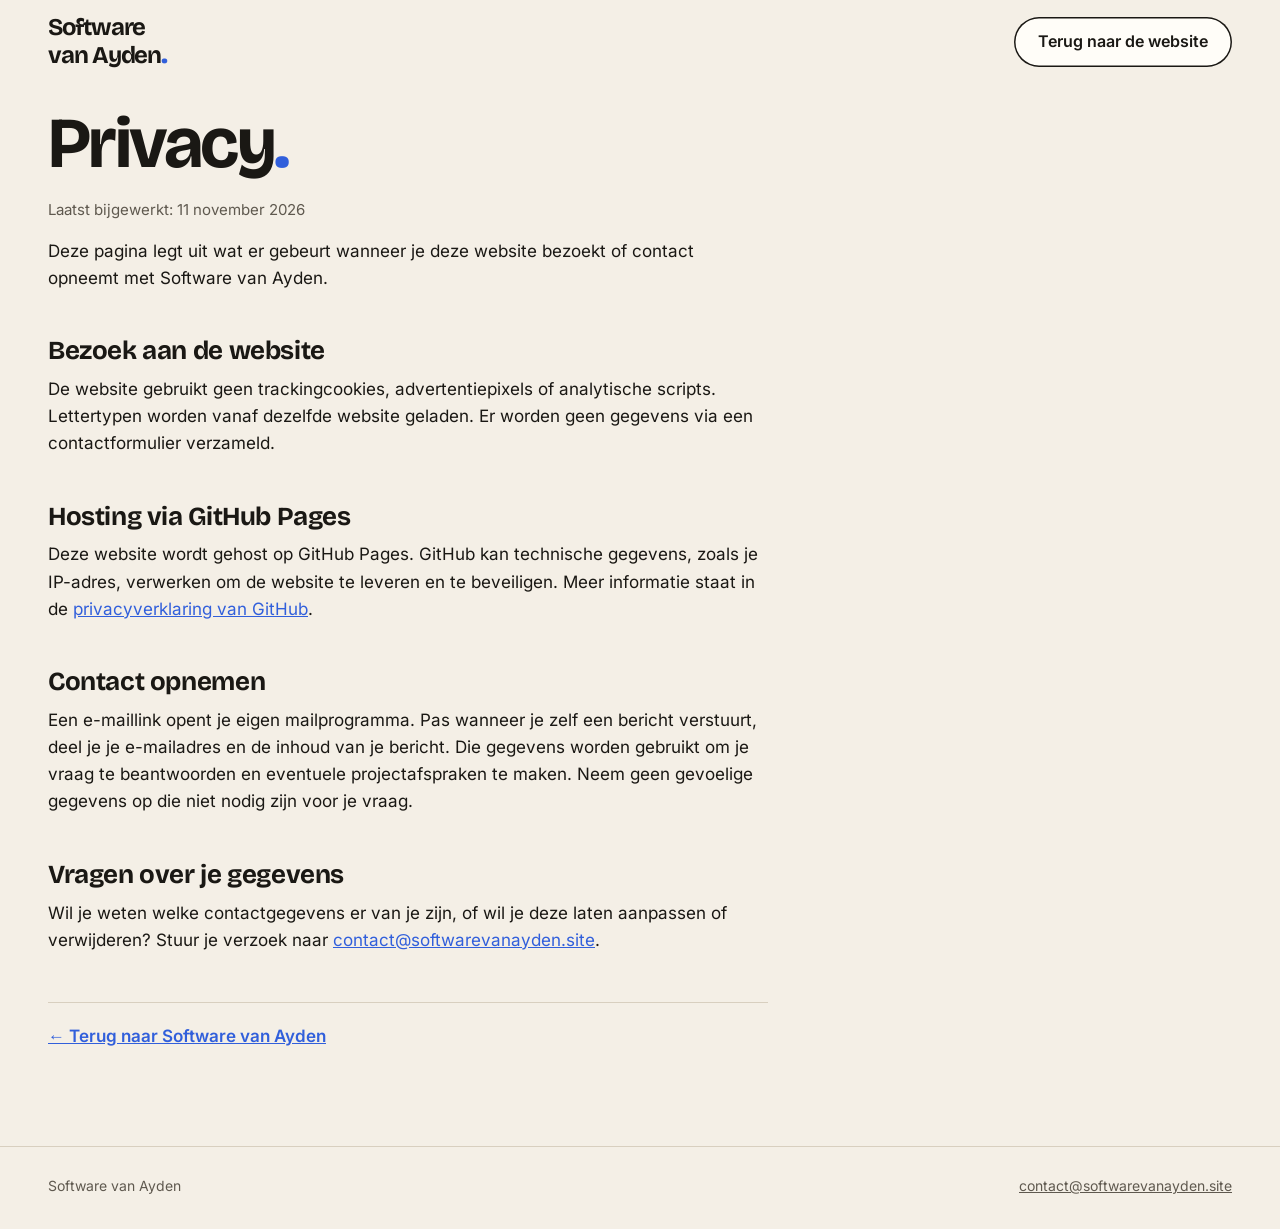
==== privacy.html @ 28a1c155 "Build Software van Ayden website" ====
<!doctype html>
<html lang="nl"><head><meta charset="utf-8"><meta name="viewport" content="width=device-width,initial-scale=1"><title>Privacy — Software van Ayden</title><meta name="description" content="Hoe deze website omgaat met privacy en contactgegevens."><link rel="icon" href="assets/favicon.svg" type="image/svg+xml"><link rel="stylesheet" href="styles.css"></head><body><a class="skip" href="#main">Naar de inhoud</a><header class="top"><div class="wrap"><a class="brand" href="./"><span>Software<br>van Ayden<span class="dot">.</span></span></a><a class="btn light back-home" href="./">Terug naar de website</a></div></header><main class="legal" id="main"><div class="wrap"><article class="doc"><h1>Privacy<span class="dot">.</span></h1><p class="meta">Laatst bijgewerkt: 11 november 2026</p><p>Deze pagina legt uit wat er gebeurt wanneer je deze website bezoekt of contact opneemt met Software van Ayden.</p><h2>Bezoek aan de website</h2><p>De website gebruikt geen trackingcookies, advertentiepixels of analytische scripts. Lettertypen worden vanaf dezelfde website geladen. Er worden geen gegevens via een contactformulier verzameld.</p><h2>Hosting via GitHub Pages</h2><p>Deze website wordt gehost op GitHub Pages. GitHub kan technische gegevens, zoals je IP-adres, verwerken om de website te leveren en te beveiligen. Meer informatie staat in de <a href="https://docs.github.com/en/site-policy/privacy-policies/github-general-privacy-statement">privacyverklaring van GitHub</a>.</p><h2>Contact opnemen</h2><p>Een e-maillink opent je eigen mailprogramma. Pas wanneer je zelf een bericht verstuurt, deel je je e-mailadres en de inhoud van je bericht. Die gegevens worden gebruikt om je vraag te beantwoorden en eventuele projectafspraken te maken. Neem geen gevoelige gegevens op die niet nodig zijn voor je vraag.</p><h2>Vragen over je gegevens</h2><p>Wil je weten welke contactgegevens er van je zijn, of wil je deze laten aanpassen of verwijderen? Stuur je verzoek naar <a href="mailto:contact@softwarevanayden.site">contact@softwarevanayden.site</a>.</p><p class="back"><a href="./">← Terug naar Software van Ayden</a></p></article></div></main><footer><div class="wrap"><span>Software van Ayden</span><a href="mailto:contact@softwarevanayden.site">contact@softwarevanayden.site</a></div></footer></body></html>
---- styles.css ----
/* Software van Ayden — op verzoek gebaseerd op de vormgeving van larce.nl.
   Crème papier, Bricolage/Inter, blauwe accenten en donkere dienstensectie. */
/* Fonts zelf gehost (SIL Open Font License), geen verzoeken naar Google;
   gewichtsas ingeperkt tot wat de site gebruikt (Bricolage 500-700, Inter 400-700) */
@font-face{font-family:"Bricolage Grotesque";font-style:normal;font-weight:500 700;font-display:swap;src:url(assets/fonts/bricolage-grotesque-latin.woff2) format("woff2")}
@font-face{font-family:"Inter";font-style:normal;font-weight:400 700;font-display:swap;src:url(assets/fonts/inter-latin.woff2) format("woff2")}
:root{
  --paper:#f4efe6;--paper-2:#ebe4d6;--card:#fffdf8;--ink:#1a1814;--ink-2:#2b2822;--muted:#5f594f;--line:#d8cfbf;
  --on-ink:#f4efe6;--on-ink-muted:#d4ccbd;--on-ink-line:#4a453c;
  /* merkkleur = kleur van de stip in het Larce-logo (#315FDB); de lichte tinten zijn alleen vlakken */
  --accent:#315fdb;--accent-ink:#315fdb;--accent-light:#9db8ff;--accent-soft:#dde5fa;--accent-line:#b8c6ef;
  --display:"Bricolage Grotesque","Segoe UI",Arial,sans-serif;--body:Inter,"Segoe UI",Arial,sans-serif;
  --max:1240px;--gutter:28px;--radius:18px;--radius-lg:28px
}
*{box-sizing:border-box}
html{scroll-behavior:smooth;scroll-padding-top:24px}
@media (prefers-reduced-motion:reduce){html{scroll-behavior:auto}}
body{margin:0;background:var(--paper);color:var(--ink);font:400 17px/1.6 var(--body);-webkit-font-smoothing:antialiased}
img{max-width:100%;height:auto;display:block}
/* koppen evenwichtig afbreken: geen los woord op de laatste regel */
h1,h2,h3{text-wrap:balance}
a{color:var(--accent-ink)}
:focus-visible{outline:3px solid var(--accent);outline-offset:3px;border-radius:4px}
/* hover-overgangen: 0,25 s fade */
a,.btn,.worklink,.worklink .go,.mnav summary,.mnav a{transition:color .25s ease,background-color .25s ease,border-color .25s ease,box-shadow .25s ease,text-decoration-color .25s ease,transform .1s ease}
.sr-only{position:absolute;width:1px;height:1px;margin:-1px;overflow:hidden;clip:rect(0 0 0 0);white-space:nowrap;border:0}
.skip{position:absolute;left:16px;top:-60px;background:var(--ink);color:var(--paper);padding:10px 16px;border-radius:8px;z-index:10}
.skip:focus{top:16px}
.wrap{max-width:var(--max);margin:0 auto;padding:0 var(--gutter)}
.logo{display:block;width:112px;height:auto}

/* knoppen */
.btn{display:inline-flex;align-items:center;justify-content:center;gap:10px;min-height:50px;padding:0 24px;border-radius:999px;background:var(--ink);color:var(--paper);font:600 16px/1.2 var(--body);text-decoration:none;border:0;cursor:pointer}
.btn svg{width:18px;height:18px;flex:none}
.btn.light{background:var(--card);color:var(--ink);box-shadow:inset 0 0 0 1.5px var(--ink)}
.btn.onink{background:var(--paper);color:var(--ink)}

/* header */
header.top .wrap{display:flex;align-items:center;gap:28px;min-height:84px}
.top .mainnav{display:flex;gap:26px;margin-left:auto;font-weight:500;font-size:15px}
.top .mainnav a{color:var(--ink);text-decoration:none}
.top .actions{display:flex;gap:10px}

/* hero */
.hero{padding:40px 0 64px}
.hero h1{font-family:var(--display);font-weight:700;font-size:clamp(40px,7.4vw,104px);line-height:.95;letter-spacing:-.035em;margin:0;max-width:13ch;overflow-wrap:break-word}
.dot{color:var(--accent)}
.hero .row{display:grid;grid-template-columns:minmax(0,6fr) minmax(0,5fr);gap:48px;margin-top:36px;align-items:end}
.hero .lead{font-size:20px;line-height:1.5;margin:0;max-width:44ch}
.hero .actions{display:flex;gap:12px;flex-wrap:wrap;justify-content:flex-end}

/* secties */
section.blk{padding:96px 0}
.blk h2,.h2{font-family:var(--display);font-weight:700;font-size:clamp(32px,4.4vw,56px);line-height:1;letter-spacing:-.03em;margin:0 0 18px}
.intro{max-width:58ch;font-size:19px;margin:0 0 44px}
.kicker{font-size:13px;font-weight:600;letter-spacing:.06em;text-transform:uppercase;color:var(--muted);margin:0 0 12px}

/* werk */
.showcase{display:grid;grid-template-columns:minmax(0,7fr) minmax(0,5fr);grid-template-rows:auto auto;gap:24px}
.project{background:var(--card);border-radius:var(--radius);overflow:hidden;border:1px solid var(--line);display:flex;flex-direction:column}
.project.big{grid-row:span 2}
.shot{position:relative;background:var(--paper-2);border-bottom:1px solid var(--line);overflow:hidden}
.shot > img.desk{width:100%;aspect-ratio:16/10;object-fit:cover;object-position:top}
.project:not(.big) .shot > img.desk{aspect-ratio:16/8.5}
.project.big .shot{padding:28px 28px 0}
.project.big .shot > img.desk{border-radius:10px 10px 0 0;box-shadow:0 0 0 1px var(--line)}
@media (min-width:901px){
  .project.big .shot{flex:1 1 auto;display:flex;flex-direction:column}
  .project.big .shot > img.desk{flex:1 1 auto;height:0;min-height:100%;aspect-ratio:auto}
}
.phone{position:absolute;right:28px;bottom:-40px;width:24%;border-radius:18px;border:6px solid var(--ink);box-shadow:0 10px 30px rgba(26,24,20,.25);aspect-ratio:9/17;object-fit:cover;object-position:top}
.project .info{padding:22px 24px 24px;display:flex;flex-direction:column;gap:6px}
.project .kind{font-size:13px;font-weight:600;letter-spacing:.06em;text-transform:uppercase;color:var(--muted)}
.project h3{font-family:var(--display);font-weight:700;font-size:28px;letter-spacing:-.02em;line-height:1.1;margin:0}
.project.big h3{font-size:36px}
.project p{margin:0}
.project a{font-weight:600}

/* link naar het werk op web.larce.nl */
.worklink{display:flex;align-items:center;justify-content:space-between;gap:32px;padding:36px 40px;background:var(--card);border:1px solid var(--line);border-radius:var(--radius-lg);color:var(--ink);text-decoration:none}
.worklink .kicker{display:block}
.worklink .t{display:block;font-family:var(--display);font-weight:700;font-size:clamp(28px,3.4vw,44px);line-height:1.05;letter-spacing:-.025em;margin:0}
.worklink .d{display:block;margin-top:10px;color:var(--muted);max-width:56ch}
.worklink .go{flex:none;display:inline-flex;align-items:center;gap:10px;min-height:50px;padding:0 24px;border-radius:999px;background:var(--ink);color:var(--paper);font-weight:600}
.worklink .go svg{width:18px;height:18px}

/* prijzen */
.prices{background:var(--ink);color:var(--on-ink);border-radius:var(--radius-lg);padding:64px}
.prices .intro{color:var(--on-ink-muted)}
.prices :focus-visible{outline-color:var(--accent-light)}
.plist{display:grid;grid-template-columns:repeat(3,minmax(0,1fr));gap:0;margin:0;padding:0;list-style:none}
.plist > li{padding:0 32px 0 0}
.plist > li + li{padding-left:32px;border-left:1px solid var(--on-ink-line)}
.amt{display:block;font-family:var(--display);font-weight:700;font-size:56px;letter-spacing:-.03em;line-height:1;font-variant-numeric:tabular-nums}
.amt small{font-size:20px;font-weight:500;letter-spacing:0}
.vat{display:block;font-family:var(--body);font-size:13px;line-height:1.4;font-weight:500;color:var(--on-ink-muted);margin-top:4px}
.care .vat{margin:3px 0 8px}
.atiers .vat{color:var(--muted);margin:6px 0 10px}
.plist h3{font-size:19px;margin:14px 0 6px;font-weight:600}
.plist p{margin:0;color:var(--on-ink-muted);font-size:16px}
.care{margin-top:48px;padding-top:32px;border-top:1px solid var(--on-ink-line)}
.care h3{font-size:13px;font-weight:600;letter-spacing:.06em;text-transform:uppercase;color:var(--on-ink-muted);margin:0 0 18px}
.care ul{list-style:none;margin:0;padding:0;display:grid;grid-template-columns:repeat(3,minmax(0,1fr));gap:16px}
.care li{border:1px solid var(--on-ink-line);border-radius:14px;padding:18px 20px}
.care b{display:block;font-weight:600}
.care .p{font-family:var(--display);font-weight:700;font-size:30px;letter-spacing:-.02em;font-variant-numeric:tabular-nums}
.care .p small{font-family:var(--body);font-size:15px;font-weight:500;color:var(--on-ink-muted)}
.care span.d{display:block;color:var(--on-ink-muted);font-size:15px}
.fine{font-size:14px;color:var(--on-ink-muted);margin:16px 0 0;max-width:80ch}
.more{display:flex;justify-content:space-between;align-items:center;gap:24px;flex-wrap:wrap;margin:40px 0 0;padding-top:24px;border-top:1px solid var(--on-ink-line)}
.more p{margin:0;color:var(--on-ink-muted);font-size:15px;max-width:60ch}

/* audit */
.audit{display:grid;grid-template-columns:minmax(0,5fr) minmax(0,6fr);gap:56px;align-items:start}
.audit .panel{background:var(--accent-soft);border-radius:22px;padding:40px}
.audit .panel ol{margin:0;padding:0 0 0 22px;display:grid;gap:12px}
.audit .panel li::marker{font-weight:700;color:var(--accent-ink)}
.atiers{list-style:none;margin:28px 0 0;padding:22px 0 0;border-top:1px solid var(--accent-line);display:grid;grid-template-columns:repeat(3,minmax(0,1fr));gap:16px}
.atiers b{display:block;font-weight:600;font-size:15px}
.atiers .p{font-family:var(--display);font-size:30px;font-weight:700;letter-spacing:-.02em}
.atiers span.d{display:block;color:var(--muted);font-size:14px;line-height:1.45}
.audit .cta{display:flex;gap:12px;flex-wrap:wrap;margin-top:28px}
.scope{font-size:14px;color:var(--muted);margin:22px 0 0}

/* werkwijze */
.steps{list-style:none;margin:0;padding:0;display:grid;grid-template-columns:repeat(4,minmax(0,1fr));gap:24px;counter-reset:s}
.steps li{counter-increment:s;border-top:1.5px solid var(--ink);padding-top:18px}
.steps li::before{content:counter(s);display:block;font-family:var(--display);font-weight:700;font-size:44px;line-height:1;color:var(--accent);margin-bottom:12px}
.steps h3{font-family:var(--display);font-size:24px;margin:0 0 6px;font-weight:700;letter-spacing:-.01em}
.steps p{margin:0;color:var(--muted)}

/* mensen */
.people{display:grid;grid-template-columns:repeat(2,minmax(0,1fr));gap:24px;max-width:860px}
.person{display:flex;gap:20px;align-items:center;background:var(--card);border:1px solid var(--line);border-radius:var(--radius);padding:20px}
.person .face{flex:none;width:96px;height:96px;border-radius:50%;background:#1E293B;display:block;object-fit:cover}
.person h3{font-family:var(--display);font-size:24px;margin:0;font-weight:700}
.person p{margin:2px 0 0;color:var(--muted);font-size:15px}

/* contact */
.contact{background:var(--accent);color:#fff;border-radius:var(--radius-lg);padding:64px;display:grid;grid-template-columns:minmax(0,6fr) minmax(0,5fr);gap:48px;align-items:end}
.contact h2{color:#fff;margin:0}
.contact p{margin:16px 0 0;font-size:19px;color:#e6ecfd;max-width:40ch}
.contact .lines{display:grid}
.contact a.line{display:flex;justify-content:space-between;align-items:center;gap:16px;padding:18px 0;border-bottom:1px solid rgba(255,255,255,.35);color:#fff;text-decoration:underline;text-decoration-color:transparent;text-underline-offset:5px;font-size:20px;font-weight:500}
.contact a.line:first-child{border-top:1px solid rgba(255,255,255,.35)}
.contact a.line span:last-child{font-size:16px;opacity:.9}
.contact a.line:focus-visible{outline-color:#fff}

footer{border-top:1px solid var(--line);padding:28px 0 32px;font-size:14px;color:var(--muted);margin-top:96px}
footer .wrap{display:flex;justify-content:space-between;gap:20px;flex-wrap:wrap}
footer a{color:var(--muted)}
footer .links{display:flex;gap:20px;flex-wrap:wrap}
footer a[aria-current]{color:var(--ink);text-decoration:none}

/* privacyverklaring en voorwaarden */
.top .actions.push{margin-left:auto}
.legal{padding:24px 0 0}
.legal .doc{max-width:720px}
.legal h1{font-family:var(--display);font-weight:700;font-size:clamp(36px,5.6vw,72px);line-height:1;letter-spacing:-.035em;margin:0 0 18px}
.legal .meta{color:var(--muted);font-size:15px;margin:0 0 16px}
.legal h2{font-family:var(--display);font-weight:700;font-size:26px;line-height:1.15;letter-spacing:-.015em;margin:44px 0 10px}
.legal p{margin:0 0 14px}
.legal ul{margin:0 0 14px;padding-left:22px;display:grid;gap:8px}
.legal li::marker{color:var(--accent)}
.legal .back{margin-top:48px;padding-top:20px;border-top:1px solid var(--line);font-weight:600}
.mobilebar{display:none}

/* mobiel menu */
.mnav{display:none;position:relative}
.mnav summary{list-style:none;display:inline-flex;align-items:center;gap:8px;min-height:44px;padding:0 16px;border-radius:999px;box-shadow:inset 0 0 0 1.5px var(--ink);font-weight:600;font-size:15px;cursor:pointer;background:var(--card)}
.mnav summary::-webkit-details-marker{display:none}
.mnav summary svg{width:18px;height:18px}
.mnav[open] summary{background:var(--ink);color:var(--paper)}
.mnav ul{position:absolute;right:0;top:calc(100% + 8px);z-index:6;list-style:none;margin:0;padding:8px;min-width:210px;background:var(--card);border:1px solid var(--line);border-radius:14px;box-shadow:0 12px 30px rgba(26,24,20,.15)}
.mnav a{display:block;padding:12px 14px;border-radius:8px;color:var(--ink);text-decoration:none;font-weight:500}

/* hover alleen op apparaten met een muis: op touchscreens blijft :hover na een tik hangen.
   Alles verloopt naar de merkkleur; de tweede knop wordt bij hover dus niet zwart (dan lijkt hij op de eerste) */
@media (hover:hover){
  a:hover{color:var(--ink)}
  .btn:hover{background:var(--accent);color:#fff}
  .btn.light:hover{background:var(--accent-soft);color:var(--ink);box-shadow:inset 0 0 0 1.5px var(--accent)}
  .btn.onink:hover{background:var(--accent-light);color:var(--ink)}
  .top .mainnav a:hover{color:var(--accent-ink)}
  .mnav summary:hover{background:var(--accent-soft);box-shadow:inset 0 0 0 1.5px var(--accent)}
  .mnav[open] summary:hover{background:var(--ink);box-shadow:inset 0 0 0 1.5px var(--ink)}
  .mnav a:hover{background:var(--accent-soft)}
  .contact a.line:hover{color:#fff;text-decoration-color:currentColor}
  footer a:hover{color:var(--ink)}
  .worklink:hover{border-color:var(--ink)}
  .worklink:hover .go{background:var(--accent);color:#fff}
}
.btn:active{transform:translateY(1px)}

/* animaties: alleen kleur, transform en opacity (geen layout), en niets bij 'minder beweging' */
@media (prefers-reduced-motion:no-preference){
  .mnav[open] ul{animation:menu-in .2s ease-out}
  /* rustig inschuiven bij het scrollen; zonder JavaScript, browsers zonder ondersteuning tonen alles direct */
  @supports (animation-timeline:view()){
    .worklink,.prices,.audit .panel,.steps li,.contact{animation:reveal linear both;animation-timeline:view();animation-range:entry 0% entry 240px}
  }
}
@media (prefers-reduced-motion:reduce){.btn:active{transform:none}}
@keyframes menu-in{from{opacity:0;transform:translateY(-6px)}}
@keyframes reveal{from{opacity:0;transform:translateY(24px)}}

@media (max-width:1100px){
  .top .mainnav{gap:18px}
  .top .actions .btn.light{display:none}
  .atiers{grid-template-columns:minmax(0,1fr)}
}

@media (max-width:900px){
  :root{--gutter:20px}
  html{scroll-padding-bottom:96px}
  .top .mainnav,.top .actions{display:none}
  .mnav{display:block;margin-left:auto}
  .hero{padding:16px 0 40px}
  .hero .row{grid-template-columns:minmax(0,1fr);gap:24px}
  .hero .actions{justify-content:flex-start}
  .showcase{grid-template-columns:minmax(0,1fr)}
  .project.big{grid-row:auto}
  .project.big h3{font-size:30px}
  .project.big .shot{padding:16px 16px 0}
  .phone{right:16px;width:28%;border-width:4px;border-radius:12px;bottom:-24px}
  section.blk{padding:64px 0}
  .prices,.contact{padding:36px 24px;border-radius:20px}
  .plist{grid-template-columns:minmax(0,1fr);gap:28px}
  .plist > li,.plist > li + li{padding:0;border-left:0}
  .plist > li + li{padding-top:28px;border-top:1px solid var(--on-ink-line)}
  .amt{font-size:46px}
  .care ul{grid-template-columns:minmax(0,1fr)}
  .audit{grid-template-columns:minmax(0,1fr);gap:28px}
  .audit .panel{padding:28px 22px}
  .steps{grid-template-columns:repeat(2,minmax(0,1fr));row-gap:32px}
  .people{grid-template-columns:minmax(0,1fr)}
  .worklink{flex-direction:column;align-items:flex-start;gap:20px;padding:28px 22px;border-radius:20px}
  .contact{grid-template-columns:minmax(0,1fr);gap:28px}
  footer{margin-top:64px}
  body{padding-bottom:calc(76px + env(safe-area-inset-bottom))}
  .mobilebar{display:flex;gap:10px;position:fixed;left:0;right:0;bottom:0;z-index:5;padding:12px 16px calc(12px + env(safe-area-inset-bottom));background:var(--paper);border-top:1px solid var(--line)}
  .mobilebar .btn{flex:1;min-height:50px;padding:0 12px}
  .mobilebar .btn.wa{flex:1.4}
}
@media (max-width:420px){.steps{grid-template-columns:minmax(0,1fr)}.more .btn{width:100%}}

/* Eigen merk en inhoud: één site, rechtstreeks contact met de maker. */
.brand{flex:none;color:var(--ink);text-decoration:none;font-family:var(--display);font-size:24px;line-height:.95;font-weight:700;letter-spacing:-.045em;display:inline-flex;align-items:center;min-height:64px}
.brand .dot{font-size:1.25em}
.top .mainnav{gap:24px}
.top .actions{flex:none}
.hero{padding-top:54px}
.hero h1{max-width:16ch;font-size:clamp(46px,8.2vw,112px);line-height:.99}
.hero .kicker{margin-bottom:24px}
.hero .row{align-items:center}
.services h3{font-family:var(--display);font-size:29px;font-weight:600;line-height:1.1;letter-spacing:-.025em;margin:20px 0 18px}
.service-number{color:var(--accent-light);font-size:13px;font-weight:600;text-transform:uppercase;letter-spacing:.05em}
.prices .kicker{color:var(--accent-light)}
.services li{display:flex;flex-direction:column;align-items:flex-start}
.services p{margin-bottom:26px}
.services a{margin-top:auto;color:var(--on-ink);font-size:15px;font-weight:600;text-underline-offset:5px}
#werkwijze{padding-top:0}
.about{border-top:1px solid var(--line);border-bottom:1px solid var(--line)}
.about-grid{display:grid;grid-template-columns:minmax(0,6fr) minmax(0,4fr);gap:80px;align-items:center}
.about .intro{margin-bottom:20px}
.about p:not(.kicker){max-width:54ch}
.textlink{display:inline-block;margin-top:12px;font-weight:600;text-underline-offset:5px}
.about-note{padding:40px;background:var(--paper-2);border-radius:22px;transform:rotate(-2deg)}
.about-note .code-mark{display:block;font:600 18px/1.4 ui-monospace,monospace;color:var(--accent);margin-bottom:48px}
.about-note p{font:600 clamp(28px,3vw,38px)/1.1 var(--display);letter-spacing:-.03em;margin:0 0 24px}
.about-note>span:last-child{color:var(--muted);font-size:16px}
.faq-grid{display:grid;grid-template-columns:minmax(0,4fr) minmax(0,6fr);gap:80px}
.faq h2{font-size:clamp(32px,4vw,48px)}
.questions details{border-top:1px solid var(--line);padding:22px 0}
.questions details:last-child{border-bottom:1px solid var(--line)}
.questions summary{list-style:none;cursor:pointer;display:flex;align-items:start;justify-content:space-between;gap:24px;font-weight:600;min-height:30px}
.questions summary::-webkit-details-marker{display:none}
.questions summary::after{content:'+';color:var(--accent);font-size:26px;line-height:1;flex:none}
.questions details[open] summary::after{content:'−'}
.questions p{color:var(--muted);margin:16px 28px 0 0}
.contact .kicker{color:#e6ecfd}
.contact a.line{flex-direction:column;align-items:flex-start;gap:8px}
.contact a.line span:last-child{font-size:clamp(14px,1.45vw,18px);opacity:1;overflow-wrap:anywhere}
.contact a.line>span:first-child{display:flex;width:100%;justify-content:space-between;font-size:21px}
.contact a.line>span:first-child>span{font-size:24px}
.footer-brand{font-family:var(--display);font-weight:700;font-size:20px;letter-spacing:-.03em;color:var(--ink)}
.back-home{margin-left:auto}
/* De inhoud blijft zichtbaar zonder scrollanimaties. */
.worklink,.prices,.audit .panel,.steps li,.contact{animation:none}
@media (hover:hover){.brand:hover,.textlink:hover{color:var(--accent)}.services a:hover{color:var(--accent-light)}}
@media (max-width:1100px){.top .actions{display:none}}
@media (max-width:900px){
  .hero{padding-top:24px}.hero h1{font-size:clamp(46px,10vw,84px)}
  .hero .kicker{font-size:11px;letter-spacing:.04em;margin-bottom:20px}
  .hero .row{margin-top:28px}.hero .lead{font-size:18px}
  .about-grid,.faq-grid{grid-template-columns:minmax(0,1fr);gap:36px}
  .about-note{transform:none;max-width:560px}
  .about-note .code-mark{margin-bottom:32px}
  .services h3{font-size:29px}
  .services p{max-width:58ch}.services a{margin-top:0}
  .contact a.line span:last-child{font-size:16px}
  footer .wrap{flex-direction:column;gap:14px}
}
@media (max-width:420px){
  .brand{font-size:22px}.hero .actions{flex-direction:column;align-items:stretch}
  .hero .actions .btn{padding:0 16px}.worklink .go{font-size:14px;padding:0 18px}
  .about-note{padding:28px}.back-home{font-size:13px;padding:0 14px}
}
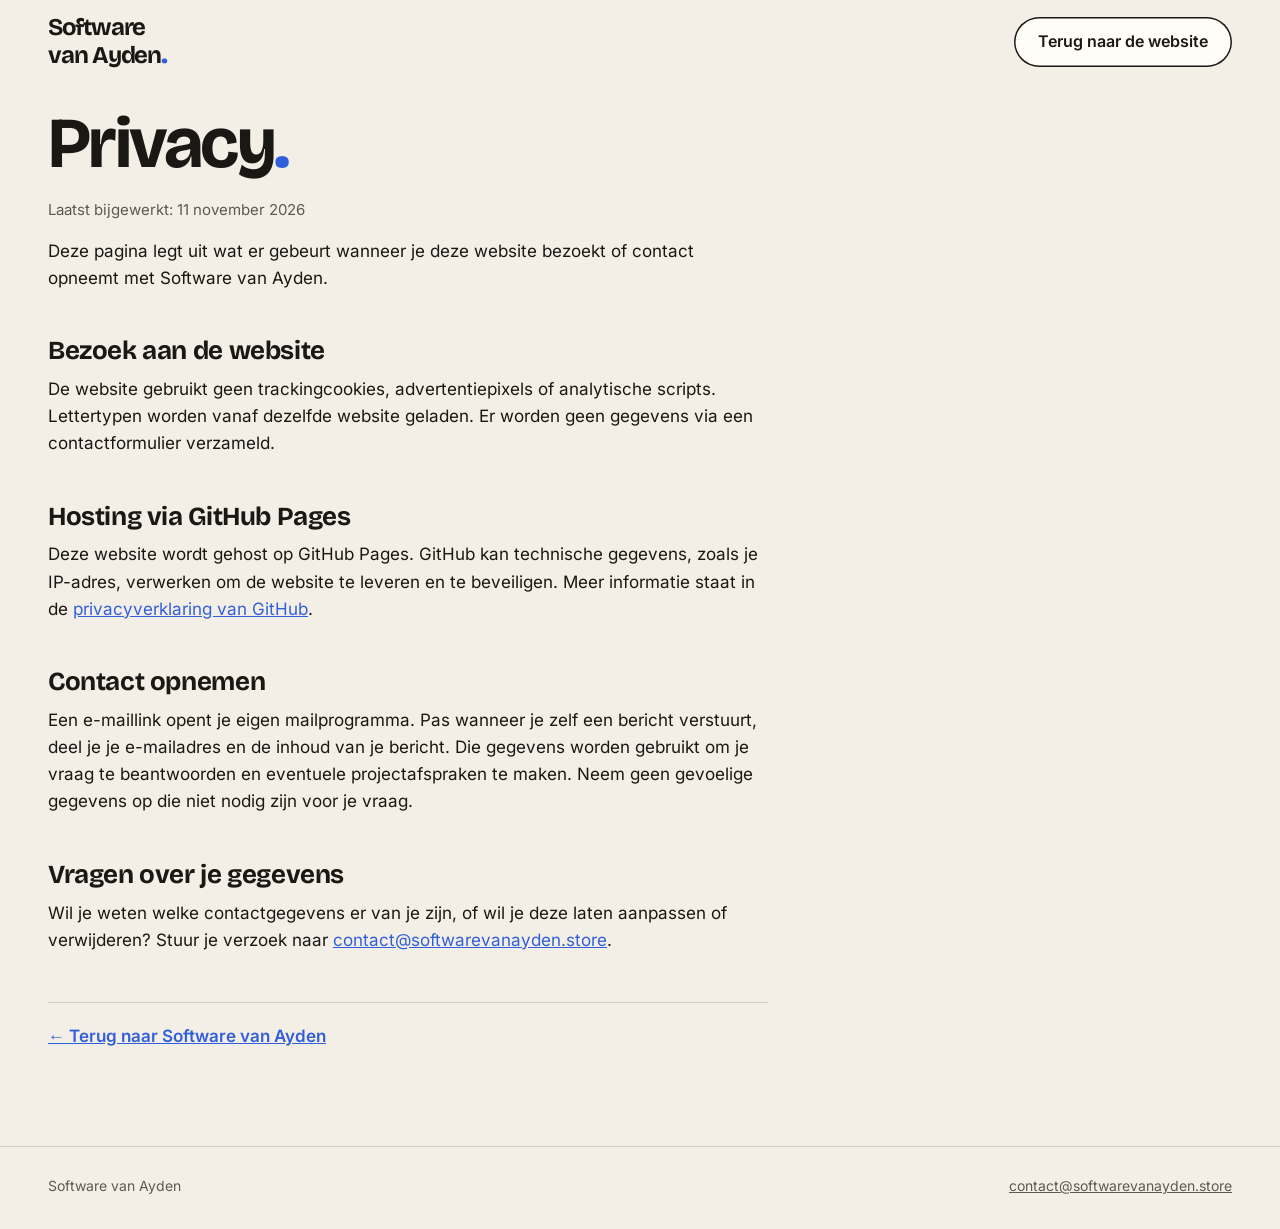
==== commit 4eaab31d: "Correct domain and contact email to softwarevanayden.store" ====
--- a/privacy.html
+++ b/privacy.html
@@ -1,2 +1,2 @@
 <!doctype html>
-<html lang="nl"><head><meta charset="utf-8"><meta name="viewport" content="width=device-width,initial-scale=1"><title>Privacy — Software van Ayden</title><meta name="description" content="Hoe deze website omgaat met privacy en contactgegevens."><link rel="icon" href="assets/favicon.svg" type="image/svg+xml"><link rel="stylesheet" href="styles.css"></head><body><a class="skip" href="#main">Naar de inhoud</a><header class="top"><div class="wrap"><a class="brand" href="./"><span>Software<br>van Ayden<span class="dot">.</span></span></a><a class="btn light back-home" href="./">Terug naar de website</a></div></header><main class="legal" id="main"><div class="wrap"><article class="doc"><h1>Privacy<span class="dot">.</span></h1><p class="meta">Laatst bijgewerkt: 11 november 2026</p><p>Deze pagina legt uit wat er gebeurt wanneer je deze website bezoekt of contact opneemt met Software van Ayden.</p><h2>Bezoek aan de website</h2><p>De website gebruikt geen trackingcookies, advertentiepixels of analytische scripts. Lettertypen worden vanaf dezelfde website geladen. Er worden geen gegevens via een contactformulier verzameld.</p><h2>Hosting via GitHub Pages</h2><p>Deze website wordt gehost op GitHub Pages. GitHub kan technische gegevens, zoals je IP-adres, verwerken om de website te leveren en te beveiligen. Meer informatie staat in de <a href="https://docs.github.com/en/site-policy/privacy-policies/github-general-privacy-statement">privacyverklaring van GitHub</a>.</p><h2>Contact opnemen</h2><p>Een e-maillink opent je eigen mailprogramma. Pas wanneer je zelf een bericht verstuurt, deel je je e-mailadres en de inhoud van je bericht. Die gegevens worden gebruikt om je vraag te beantwoorden en eventuele projectafspraken te maken. Neem geen gevoelige gegevens op die niet nodig zijn voor je vraag.</p><h2>Vragen over je gegevens</h2><p>Wil je weten welke contactgegevens er van je zijn, of wil je deze laten aanpassen of verwijderen? Stuur je verzoek naar <a href="mailto:contact@softwarevanayden.site">contact@softwarevanayden.site</a>.</p><p class="back"><a href="./">← Terug naar Software van Ayden</a></p></article></div></main><footer><div class="wrap"><span>Software van Ayden</span><a href="mailto:contact@softwarevanayden.site">contact@softwarevanayden.site</a></div></footer></body></html>
+<html lang="nl"><head><meta charset="utf-8"><meta name="viewport" content="width=device-width,initial-scale=1"><title>Privacy — Software van Ayden</title><meta name="description" content="Hoe deze website omgaat met privacy en contactgegevens."><link rel="icon" href="assets/favicon.svg" type="image/svg+xml"><link rel="stylesheet" href="styles.css"></head><body><a class="skip" href="#main">Naar de inhoud</a><header class="top"><div class="wrap"><a class="brand" href="./"><span>Software<br>van Ayden<span class="dot">.</span></span></a><a class="btn light back-home" href="./">Terug naar de website</a></div></header><main class="legal" id="main"><div class="wrap"><article class="doc"><h1>Privacy<span class="dot">.</span></h1><p class="meta">Laatst bijgewerkt: 11 november 2026</p><p>Deze pagina legt uit wat er gebeurt wanneer je deze website bezoekt of contact opneemt met Software van Ayden.</p><h2>Bezoek aan de website</h2><p>De website gebruikt geen trackingcookies, advertentiepixels of analytische scripts. Lettertypen worden vanaf dezelfde website geladen. Er worden geen gegevens via een contactformulier verzameld.</p><h2>Hosting via GitHub Pages</h2><p>Deze website wordt gehost op GitHub Pages. GitHub kan technische gegevens, zoals je IP-adres, verwerken om de website te leveren en te beveiligen. Meer informatie staat in de <a href="https://docs.github.com/en/site-policy/privacy-policies/github-general-privacy-statement">privacyverklaring van GitHub</a>.</p><h2>Contact opnemen</h2><p>Een e-maillink opent je eigen mailprogramma. Pas wanneer je zelf een bericht verstuurt, deel je je e-mailadres en de inhoud van je bericht. Die gegevens worden gebruikt om je vraag te beantwoorden en eventuele projectafspraken te maken. Neem geen gevoelige gegevens op die niet nodig zijn voor je vraag.</p><h2>Vragen over je gegevens</h2><p>Wil je weten welke contactgegevens er van je zijn, of wil je deze laten aanpassen of verwijderen? Stuur je verzoek naar <a href="mailto:contact@softwarevanayden.store">contact@softwarevanayden.store</a>.</p><p class="back"><a href="./">← Terug naar Software van Ayden</a></p></article></div></main><footer><div class="wrap"><span>Software van Ayden</span><a href="mailto:contact@softwarevanayden.store">contact@softwarevanayden.store</a></div></footer></body></html>
